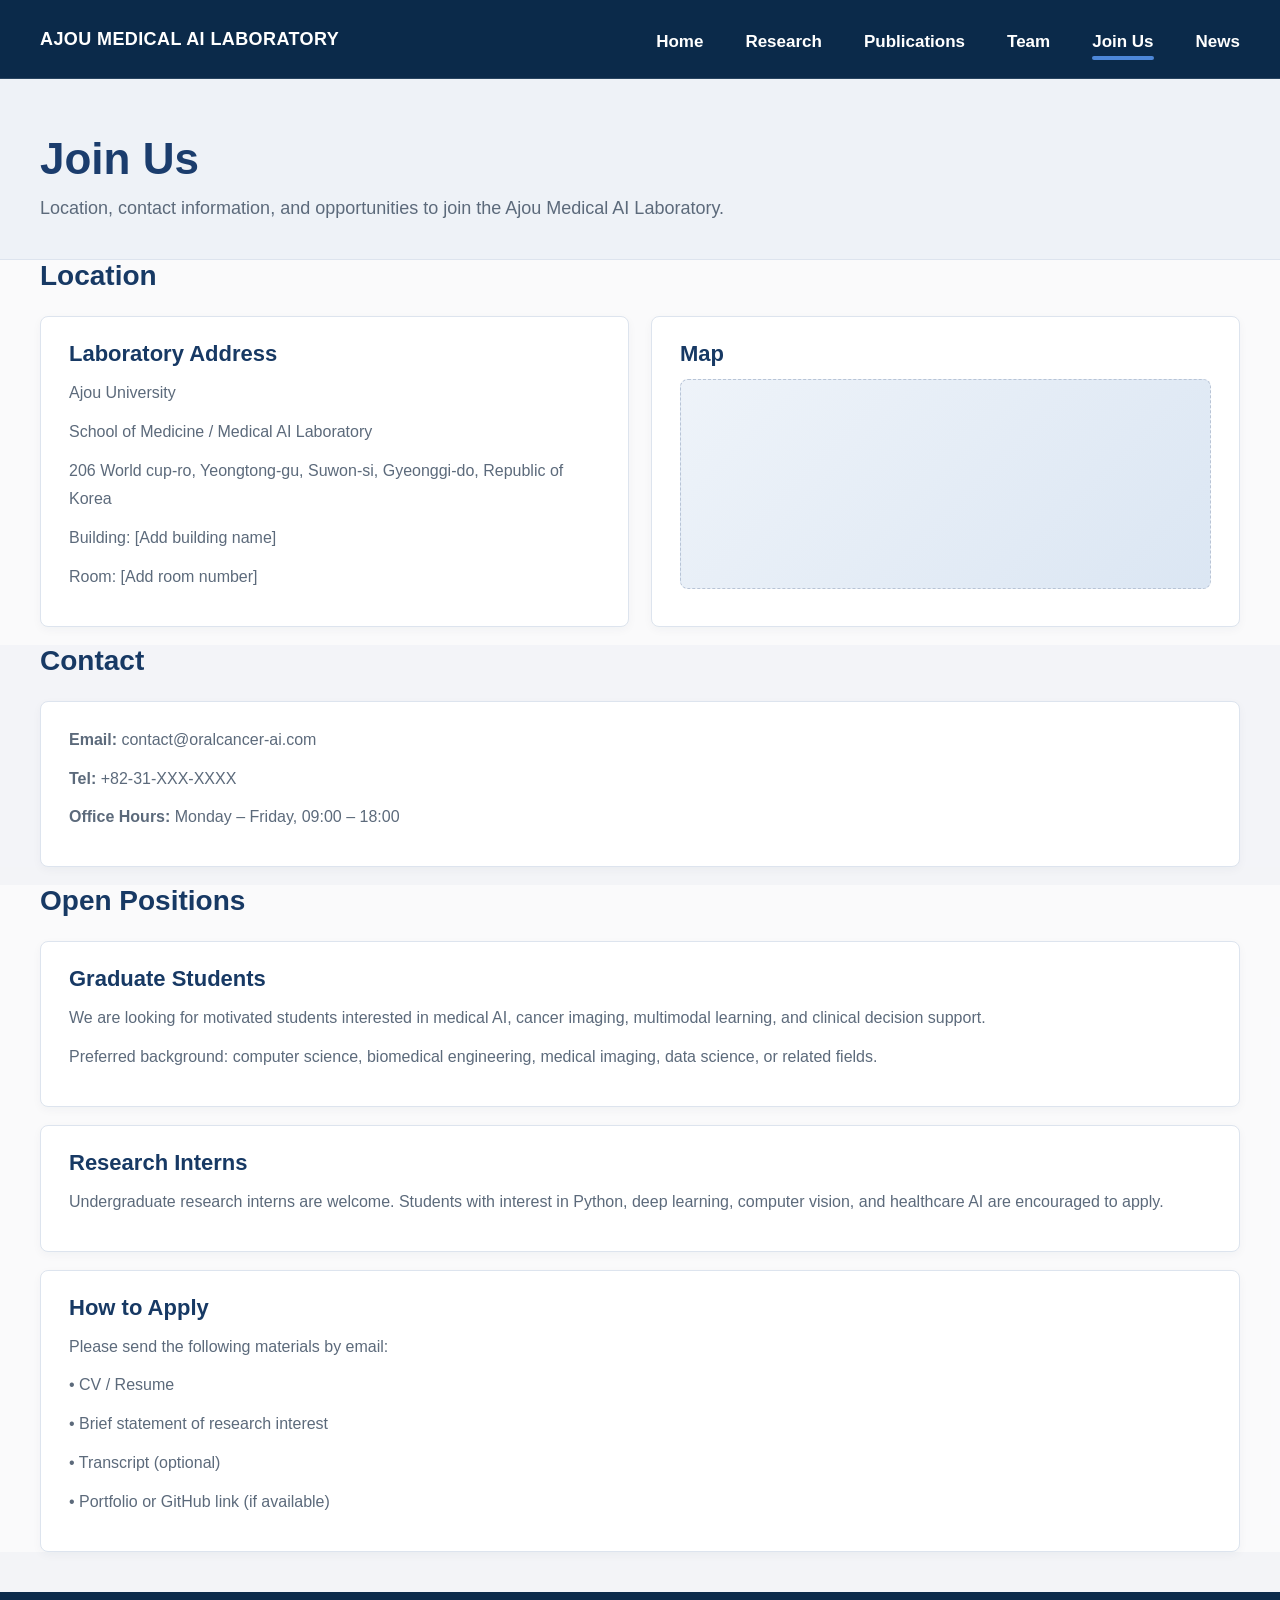
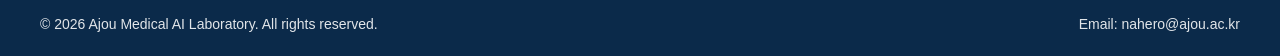
==== joinus.html @ 1fe0fa24 "Add files via upload" ====
<!DOCTYPE html>
<html lang="en">
<head>
  <meta charset="UTF-8" />
  <meta name="viewport" content="width=1280" />
  <meta name="description" content="Join Us - Ajou Medical AI Laboratory" />
  <title>Join Us | Ajou Medical AI Laboratory</title>
  <link rel="stylesheet" href="style.css" />
</head>
<body>
  <header class="site-header" id="site-header"></header>

  <main class="subpage-main">
    <section class="subpage-hero">
      <div class="container">
        <h1>Join Us</h1>
        <p>
          Location, contact information, and opportunities to join the Ajou Medical AI Laboratory.
        </p>
      </div>
    </section>

    <section class="section-white">
      <div class="container simple-section">
        <h2>Location</h2>

        <div class="joinus-grid">
          <div class="content-card reveal delay-1">
            <h3>Laboratory Address</h3>
            <p>Ajou University</p>
            <p>School of Medicine / Medical AI Laboratory</p>
            <p>206 World cup-ro, Yeongtong-gu, Suwon-si, Gyeonggi-do, Republic of Korea</p>
            <p>Building: [Add building name]</p>
            <p>Room: [Add room number]</p>
          </div>

          <div class="content-card map-card reveal delay-1">
            <h3>Map</h3>
            <div class="map-placeholder">
            <iframe
                src= "https://www.google.com/maps/embed?pb=!1m18!1m12!1m3!1d3174.577523739261!2d127.0477245!3d37.281444199999996!2m3!1f0!2f0!3f0!3m2!1i1024!2i768!4f13.1!3m3!1m2!1s0x357b5bfa3f5911ef%3A0x14c57a2c95d27207!2z7JWE7KO864yA7ZWZ6rWQIO2ZjeyerOq0gA!5e0!3m2!1sko!2skr!4v1772778876758!5m2!1sko!2skr" width="600" height="450" style="border:0;" allowfullscreen="" loading="lazy" referrerpolicy="no-referrer-when-downgrade"
                width="100%"
                height="100%"
                style="border:0;"
                allowfullscreen=""
                loading="lazy">
            </iframe>
            </div>
          </div>
        </div>
      </div>
    </section>

    <section class="section-gray">
      <div class="container simple-section">
        <h2>Contact</h2>

        <div class="content-card reveal delay-1">
          <p><strong>Email:</strong> contact@oralcancer-ai.com</p>
          <p><strong>Tel:</strong> +82-31-XXX-XXXX</p>
          <p><strong>Office Hours:</strong> Monday – Friday, 09:00 – 18:00</p>
        </div>
      </div>
    </section>

    <section class="section-white">
      <div class="container simple-section">
        <h2>Open Positions</h2>

        <div class="content-card reveal delay-1">
          <h3>Graduate Students</h3>
          <p>
            We are looking for motivated students interested in medical AI,
            cancer imaging, multimodal learning, and clinical decision support.
          </p>
          <p>
            Preferred background: computer science, biomedical engineering,
            medical imaging, data science, or related fields.
          </p>
        </div>

        <div class="content-card reveal delay-1">
          <h3>Research Interns</h3>
          <p>
            Undergraduate research interns are welcome. Students with interest in
            Python, deep learning, computer vision, and healthcare AI are encouraged to apply.
          </p>
        </div>

        <div class="content-card reveal delay-1">
          <h3>How to Apply</h3>
          <p>Please send the following materials by email:</p>
          <p>• CV / Resume</p>
          <p>• Brief statement of research interest</p>
          <p>• Transcript (optional)</p>
          <p>• Portfolio or GitHub link (if available)</p>
        </div>
      </div>
    </section>
  </main>

  <footer class="site-footer" id="site-footer"></footer>

  <script src="script.js"></script>
</body>
</html>
---- style.css ----
* {
  box-sizing: border-box;
}

html,
body {
  margin: 0;
  padding: 0;
  font-family: Arial, "Helvetica Neue", Helvetica, sans-serif;
  background-color: #f3f4f7;
  color: #24324a;
  min-width: 1280px;
}

body {
  position: relative;
}

a {
  text-decoration: none;
  color: inherit;
}

img {
  display: block;
}

.container {
  width: 1200px;
  margin: 0 auto;
}

/* =========================
   HEADER / NAV
========================= */

.site-header {
  background: #0b2a4a;
  color: #ffffff;
  border-bottom: 1px solid rgba(255, 255, 255, 0.12);
}

.nav-wrap {
  height: 78px;
  display: flex;
  align-items: center;
  justify-content: space-between;
}

.site-logo {
  font-size: 18px;
  font-weight: 700;
  letter-spacing: 0.4px;
}

.main-nav {
  display: flex;
  gap: 42px;
}

.main-nav a {
  font-size: 17px;
  font-weight: 700;
  color: #ffffff;
  padding: 28px 0 22px;
  position: relative;
}

.main-nav a.active::after {
  content: "";
  position: absolute;
  left: 0;
  bottom: 14px;
  width: 100%;
  height: 4px;
  background: #4d87d8;
  border-radius: 3px;
}

/* =========================
   HERO
========================= */

.hero-section {
  padding: 30px 0 20px;
  background:
    linear-gradient(
      rgba(255, 255, 255, 0.62),
      rgba(255, 255, 255, 0.62)
    ),
    url("images/main-background.jpg");
  background-size: cover;
  background-position: center;
  background-repeat: no-repeat;
}

.hero-grid {
  display: grid;
  grid-template-columns: 560px 1fr;
  gap: 30px;
  align-items: stretch;
}

.hero-images {
  display: grid;
  grid-template-columns: 1fr 1fr;
  grid-template-rows: 1fr 1fr;
  gap: 20px;
  height: 520px;
}

.hero-card {
  position: relative;
  overflow: hidden;
  border: 1px solid #d7deea;
  box-shadow: 0 3px 10px rgba(30, 44, 70, 0.08);
  background: #dfe7f2;
}

.hero-card-image {
  width: 100%;
  height: 100%;
  object-fit: cover;
}

.hero-overlay {
  position: absolute;
  inset: 0;
  background: linear-gradient(
    to bottom,
    rgba(0, 0, 0, 0.4) 0%,
    rgba(0, 0, 0, 0.4) 100%
  );
}

.hero-label {
  position: absolute;
  z-index: 2;
  left: 20px;
  top: 18px;
  right: 18px;
  color: #ffffff;
}

.hero-label h3 {
  margin: 0;
  font-size: 20px;
  font-weight: 800;
  line-height: 1.25;
}

.hero-label p {
  margin: 10px 0 0;
  font-size: 13px;
  color: rgba(255, 255, 255, 0.95);
}

.hero-text {
  height: 520px;
  background: #ffffff;
  padding: 40px 36px;
  border: 1px solid #dfe5ef;
  box-shadow: 0 3px 10px rgba(30, 44, 70, 0.05);
}

.hero-text h1 {
  margin: 0;
  font-size: 54px;
  line-height: 1.15;
  color: #253e66;
  font-weight: 700;
}

.hero-divider {
  width: 100%;
  height: 2px;
  background: #d2d8e4;
  margin: 26px 0 24px;
}

.hero-text h2 {
  margin: 0;
  font-size: 27px;
  color: #153964;
  font-weight: 800;
  line-height: 1.35;
}

.hero-desc {
  margin-top: 30px;
  font-size: 18px;
  line-height: 1.9;
  color: #546277;
  width: 90%;
}

.hero-buttons {
  margin-top: 34px;
  display: flex;
  gap: 14px;
  flex-wrap: wrap;
}

.btn {
  display: inline-block;
  min-width: 110px;
  text-align: center;
  padding: 15px 22px;
  font-size: 17px;
  font-weight: 700;
  border-radius: 4px;
  color: #ffffff;
  box-shadow: 0 2px 8px rgba(28, 49, 86, 0.12);
}

.btn-blue {
  background: #103a6d;
}

.btn-red {
  background: #d24b39;
}

/* =========================
   SECTIONS
========================= */

.section-white {
  background: rgba(255, 255, 255, 0.58);
}

.section-gray {
  background: rgba(243, 244, 247, 0.42);
}

.section-title-left {
  display: flex;
  align-items: center;
  gap: 18px;
  margin-bottom: 34px;
}

.section-title-left h2,
.section-title-center h2 {
  margin: 0;
  color: #143a69;
  font-size: 26px;
  font-weight: 800;
}

.section-title-left .line,
.section-title-center .line {
  height: 1px;
  background: #cfd6e1;
  flex: 1;
}

.section-title-center {
  display: flex;
  align-items: center;
  gap: 22px;
  margin-bottom: 34px;
}

.mission-content p {
  margin: 0 0 16px;
  font-size: 18px;
  line-height: 1.95;
  color: #566478;
}

/* =========================
   PROGRAM CARDS
========================= */

.program-grid {
  display: grid;
  grid-template-columns: repeat(4, 1fr);
  gap: 22px;
}

.program-card {
  background: #ffffff;
  border: 1px solid #e1e6ef;
  box-shadow: 0 3px 10px rgba(29, 44, 72, 0.05);
  border-radius: 10px;
  padding: 26px 22px 28px;
  text-align: center;
}

.program-thumb {
  width: 160px;
  height: 160px;
  border-radius: 50%;
  margin: 0 auto 20px;
  border: 1px solid #d8deea;
  overflow: hidden;
  background: #e9eef5;
}

.program-thumb img {
  width: 100%;
  height: 100%;
  object-fit: cover;
}

.program-card h3 {
  margin: 0 0 12px;
  font-size: 22px;
  color: #153964;
  line-height: 1.3;
}

.program-card p {
  margin: 0;
  font-size: 15px;
  line-height: 1.75;
  color: #5d6b7c;
}

/* =========================
   IMPACT
========================= */

.impact-banner {
  height: 210px;
  display: grid;
  grid-template-columns: 1.1fr 1fr;
  overflow: hidden;
  border: 1px solid #d2dced;
  background: linear-gradient(90deg, #163c72 0%, #245ea7 45%, #0c2542 100%);
  box-shadow: 0 3px 10px rgba(29, 44, 72, 0.06);
}

.impact-left {
  padding: 40px 42px;
  color: #ffffff;
}

.impact-left ul {
  margin: 0;
  padding-left: 20px;
}

.impact-left li {
  margin-bottom: 22px;
  font-size: 20px;
  line-height: 1.5;
}

.impact-left li::marker {
  color: #ffcf62;
}

.impact-right {
  position: relative;
  overflow: hidden;
}

.impact-right::before {
  content: "";
  position: absolute;
  inset: 0;
  background:
    radial-gradient(circle at 35% 45%, rgba(255, 185, 77, 0.35), transparent 14%),
    radial-gradient(circle at 68% 35%, rgba(255, 255, 255, 0.22), transparent 16%),
    radial-gradient(circle at 80% 72%, rgba(255, 255, 255, 0.18), transparent 16%);
}

.network-dot {
  position: absolute;
  width: 9px;
  height: 9px;
  border-radius: 50%;
  background: #ffffff;
  box-shadow: 0 0 10px rgba(255, 255, 255, 0.65);
}

.dot-1 { top: 48px; left: 110px; }
.dot-2 { top: 94px; left: 230px; }
.dot-3 { top: 62px; right: 150px; }
.dot-4 { bottom: 46px; right: 80px; }

.network-line {
  position: absolute;
  height: 2px;
  background: rgba(255, 255, 255, 0.48);
  transform-origin: left center;
}

.line-1 { width: 150px; top: 52px; left: 118px; transform: rotate(18deg); }
.line-2 { width: 200px; top: 98px; left: 238px; transform: rotate(-12deg); }
.line-3 { width: 130px; top: 68px; right: 150px; transform: rotate(22deg); }
.line-4 { width: 170px; bottom: 48px; right: 82px; transform: rotate(-24deg); }

/* =========================
   NEWS
========================= */

.news-box {
  width: 760px;
  margin: 0 auto;
  background: #ffffff;
  border: 1px solid #dfe5ee;
  box-shadow: 0 3px 10px rgba(29, 44, 72, 0.04);
  padding: 18px 30px;
}

.news-item {
  display: flex;
  align-items: center;
  gap: 18px;
  padding: 20px 0;
  border-bottom: 1px solid #e6ebf2;
  font-size: 19px;
  color: #4e5d70;
}

.news-item:last-child {
  border-bottom: none;
}

.news-check {
  width: 28px;
  height: 28px;
  border: 1px solid #e09a95;
  background: #fff7f6;
  color: #d1584a;
  display: inline-flex;
  align-items: center;
  justify-content: center;
  border-radius: 4px;
  font-weight: 700;
}

/* =========================
   FOOTER
========================= */

.site-footer {
  background: #0b2a4a;
  color: rgba(255, 255, 255, 0.88);
  padding: 24px 0;
  margin-top: 40px;
}

.footer-wrap {
  display: flex;
  justify-content: space-between;
  align-items: center;
}

.footer-wrap p {
  margin: 0;
  font-size: 14px;
}

/* =========================
   SUBPAGE COMMON
========================= */

.subpage-main {
  min-height: 700px;
}

.subpage-hero {
  background: #eef2f7;
  padding: 55px 0 40px;
  border-bottom: 1px solid #dde4ee;
}

.subpage-hero h1 {
  margin: 0 0 14px;
  font-size: 44px;
  color: #1b3d6d;
  font-weight: 800;
}

.subpage-hero p {
  margin: 0;
  font-size: 18px;
  color: #5c6a7b;
}

.simple-section h2 {
  margin: 0 0 24px;
  font-size: 28px;
  color: #173964;
  font-weight: 800;
}

.content-card,
.publication-item,
.news-list-item {
  background: #ffffff;
  border: 1px solid #dde4ee;
  box-shadow: 0 3px 10px rgba(29, 44, 72, 0.04);
  border-radius: 8px;
  padding: 24px 28px;
  margin-bottom: 18px;
}

.content-card h3,
.publication-item h3 {
  margin: 0 0 12px;
  font-size: 22px;
  color: #173964;
}

.content-card p,
.publication-item p {
  margin: 0 0 10px;
  font-size: 16px;
  line-height: 1.8;
  color: #5c6a7b;
}

/* =========================
   TEAM
========================= */

.team-grid {
  display: grid;
  grid-template-columns: repeat(3, 1fr);
  gap: 22px;
  margin-bottom: 36px;
}

.team-grid-single {
  grid-template-columns: 1fr;
  max-width: 380px;
}

.team-card {
  background: #ffffff;
  border: 1px solid #dde4ee;
  box-shadow: 0 3px 10px rgba(29, 44, 72, 0.04);
  border-radius: 10px;
  padding: 24px;
  text-align: center;
}

.team-photo {
  width: 140px;
  height: 140px;
  margin: 0 auto 18px;
  border-radius: 50%;
  overflow: hidden;
  border: 1px solid #d2dbe8;
  background: linear-gradient(135deg, #dbe7f5 0%, #a6bfdc 100%);
}

.team-photo img {
  width: 100%;
  height: 100%;
  object-fit: cover;
}

.team-card h3 {
  margin: 0 0 10px;
  font-size: 22px;
  color: #173964;
}

.team-card p {
  margin: 0 0 8px;
  font-size: 15px;
  color: #5c6a7b;
  line-height: 1.6;
}

.team-role {
  font-weight: 700;
  color: #173964;
}

/* =========================
   PUBLICATIONS / NEWS LIST
========================= */

.news-list-item {
  display: flex;
  align-items: center;
  gap: 20px;
}

.news-date {
  width: 90px;
  font-weight: 700;
  color: #173964;
}

.news-text {
  flex: 1;
  font-size: 17px;
  color: #556377;
}

/* =========================
   JOIN US
========================= */

.joinus-grid {
  display: grid;
  grid-template-columns: 1fr 1fr;
  gap: 22px;
}

.map-card {
  min-height: 280px;
}

.map-placeholder {
  height: 210px;
  border: 1px dashed #b8c4d6;
  background: linear-gradient(135deg, #eef3f9 0%, #dbe6f3 100%);
  display: flex;
  flex-direction: column;
  align-items: center;
  justify-content: center;
  color: #5c6a7b;
  font-size: 16px;
  text-align: center;
  border-radius: 8px;
  overflow: hidden;
}

.map-placeholder iframe {
  width: 100%;
  height: 100%;
  border: 0;
}

/* =========================
   SCROLL REVEAL ANIMATION
========================= */

.reveal {
  opacity: 0;
  transform: translateY(40px);
  transition: opacity 0.5s ease, transform 0.5s ease;
}

.reveal.show {
  opacity: 1;
  transform: translateY(0);
}

.reveal.delay-1 {
  transition-delay: 0.1s;
}

.reveal.delay-2 {
  transition-delay: 0.2s;
}

.reveal.delay-3 {
  transition-delay: 0.3s;
}

.reveal.delay-4 {
  transition-delay: 0.4s;
}
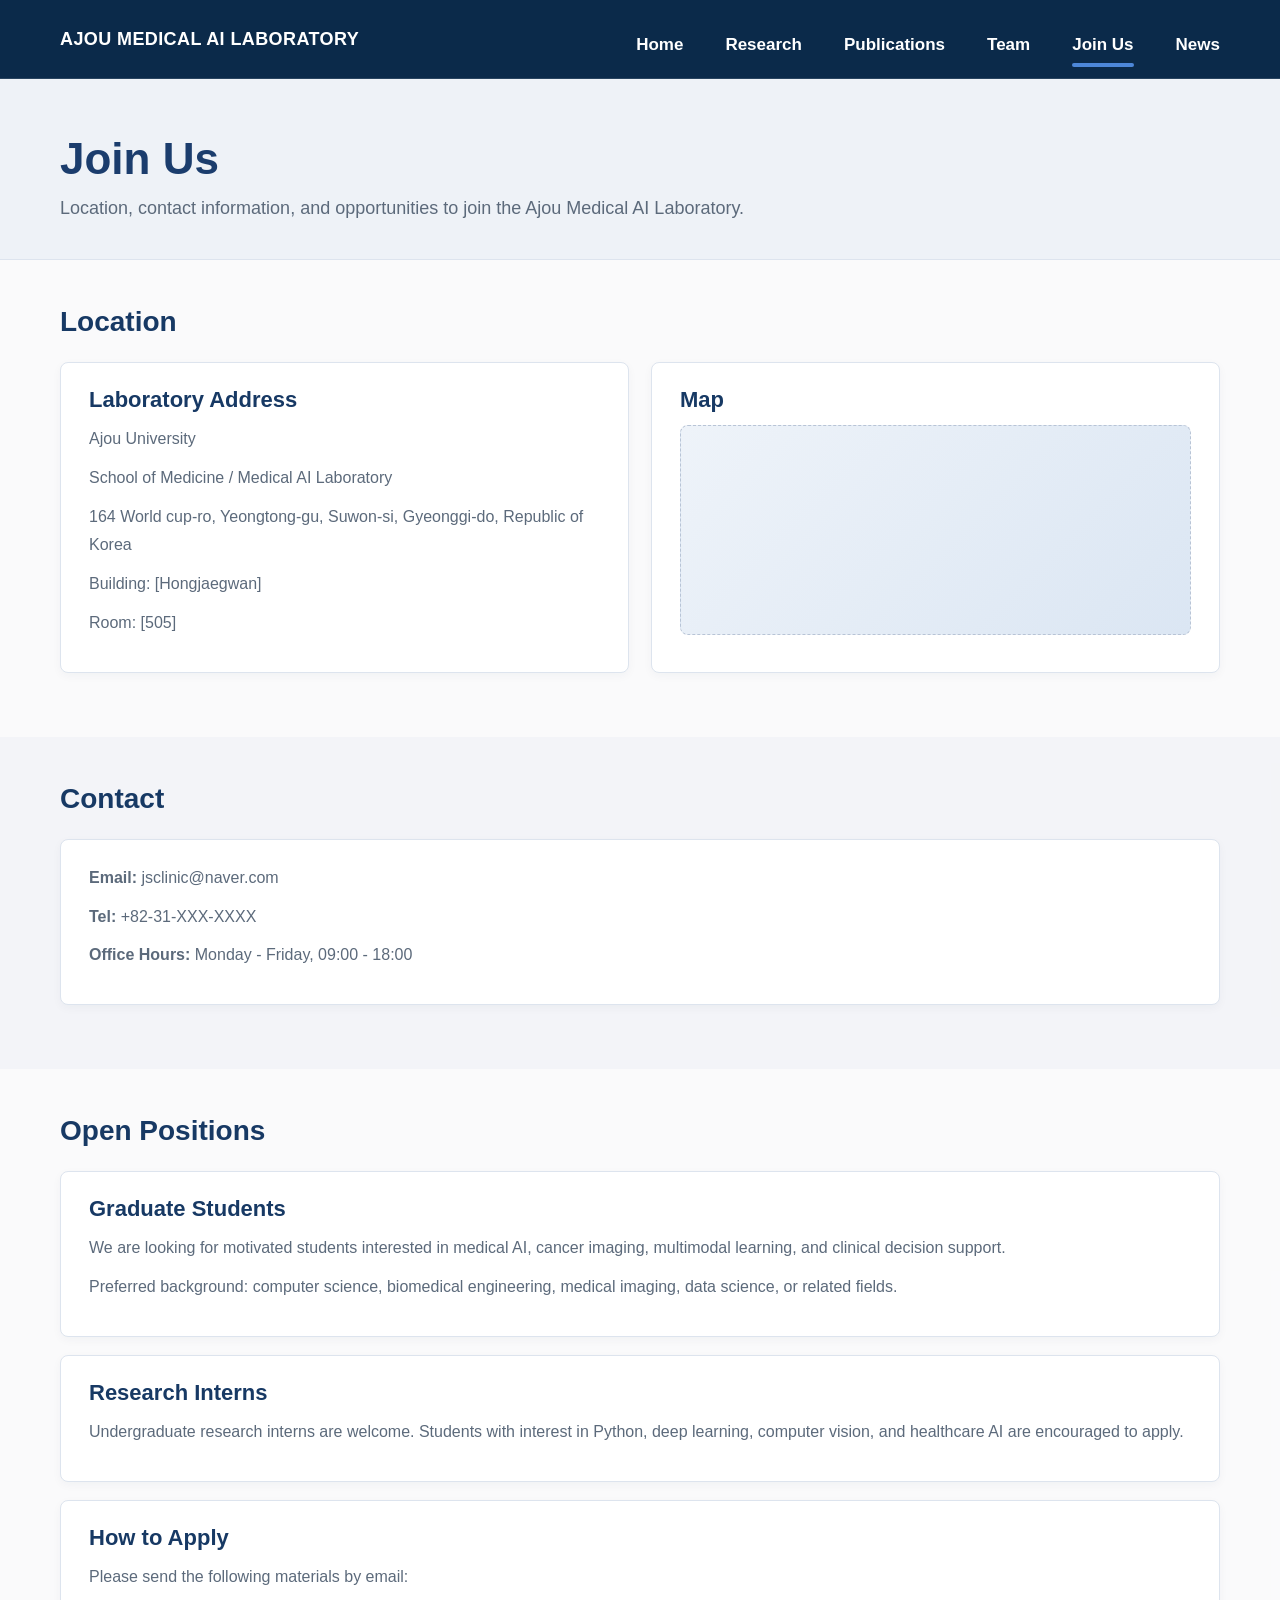
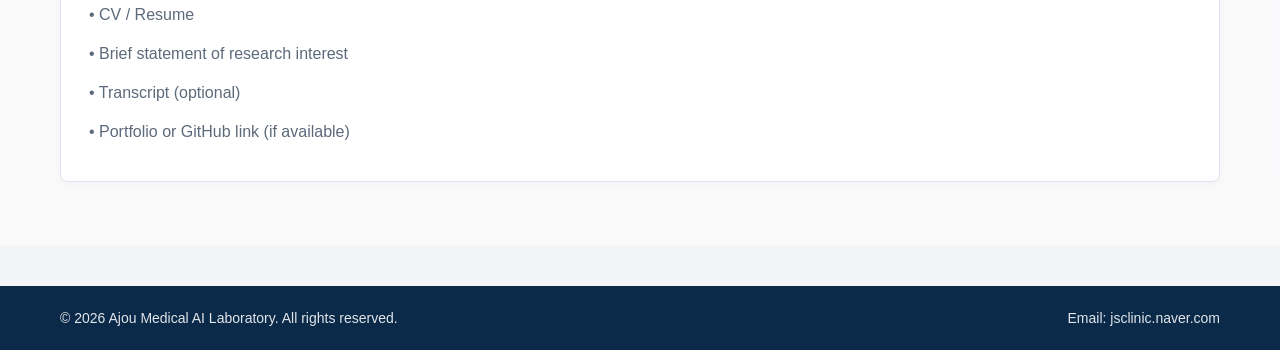
==== commit 79cd911b: "2026.03.13 joinus.html : 팀 분류 수정 publication.html : 교수님 구글스칼라에서 년도별 대표적인 논문만 들고옴" ====
--- a/joinus.html
+++ b/joinus.html
@@ -29,9 +29,9 @@
             <h3>Laboratory Address</h3>
             <p>Ajou University</p>
             <p>School of Medicine / Medical AI Laboratory</p>
-            <p>206 World cup-ro, Yeongtong-gu, Suwon-si, Gyeonggi-do, Republic of Korea</p>
-            <p>Building: [Add building name]</p>
-            <p>Room: [Add room number]</p>
+            <p>164 World cup-ro, Yeongtong-gu, Suwon-si, Gyeonggi-do, Republic of Korea</p>
+            <p>Building: [Hongjaegwan]</p>
+            <p>Room: [505]</p>
           </div>
 
           <div class="content-card map-card reveal delay-1">
@@ -56,9 +56,9 @@
         <h2>Contact</h2>
 
         <div class="content-card reveal delay-1">
-          <p><strong>Email:</strong> contact@oralcancer-ai.com</p>
+          <p><strong>Email:</strong> jsclinic@naver.com</p>
           <p><strong>Tel:</strong> +82-31-XXX-XXXX</p>
-          <p><strong>Office Hours:</strong> Monday – Friday, 09:00 – 18:00</p>
+          <p><strong>Office Hours:</strong> Monday - Friday, 09:00 - 18:00</p>
         </div>
       </div>
     </section>
--- a/style.css
+++ b/style.css
@@ -9,7 +9,6 @@
   font-family: Arial, "Helvetica Neue", Helvetica, sans-serif;
   background-color: #f3f4f7;
   color: #24324a;
-  min-width: 1280px;
 }
 
 body {
@@ -26,8 +25,11 @@
 }
 
 .container {
-  width: 1200px;
+  width: 100%;
+  max-width: 1200px;
   margin: 0 auto;
+  padding-left: 20px;
+  padding-right: 20px;
 }
 
 /* =========================
@@ -41,7 +43,7 @@
 }
 
 .nav-wrap {
-  height: 78px;
+  min-height: 78px;
   display: flex;
   align-items: center;
   justify-content: space-between;
@@ -62,15 +64,16 @@
   font-size: 17px;
   font-weight: 700;
   color: #ffffff;
-  padding: 28px 0 22px;
+  padding: 28px 0 16px;
   position: relative;
+  display: inline-block;
 }
 
 .main-nav a.active::after {
   content: "";
   position: absolute;
   left: 0;
-  bottom: 14px;
+  bottom: 4px;
   width: 100%;
   height: 4px;
   background: #4d87d8;
@@ -88,7 +91,7 @@
       rgba(255, 255, 255, 0.62),
       rgba(255, 255, 255, 0.62)
     ),
-    url("images/main-background.jpg");
+    url("images/index-image/main-background.jpg");
   background-size: cover;
   background-position: center;
   background-repeat: no-repeat;
@@ -96,7 +99,7 @@
 
 .hero-grid {
   display: grid;
-  grid-template-columns: 560px 1fr;
+  grid-template-columns: 50% 50%;
   gap: 30px;
   align-items: stretch;
 }
@@ -106,7 +109,7 @@
   grid-template-columns: 1fr 1fr;
   grid-template-rows: 1fr 1fr;
   gap: 20px;
-  height: 520px;
+  height: 560px;
 }
 
 .hero-card {
@@ -115,6 +118,7 @@
   border: 1px solid #d7deea;
   box-shadow: 0 3px 10px rgba(30, 44, 70, 0.08);
   background: #dfe7f2;
+  min-height: 0;
 }
 
 .hero-card-image {
@@ -156,7 +160,7 @@
 }
 
 .hero-text {
-  height: 520px;
+  height: 560px;
   background: #ffffff;
   padding: 40px 36px;
   border: 1px solid #dfe5ef;
@@ -197,16 +201,16 @@
 .hero-buttons {
   margin-top: 34px;
   display: flex;
-  gap: 14px;
-  flex-wrap: wrap;
+  gap: 12px;
+  flex-wrap: nowrap;
 }
 
 .btn {
   display: inline-block;
-  min-width: 110px;
+  min-width: 95px;
   text-align: center;
-  padding: 15px 22px;
-  font-size: 17px;
+  padding: 12px 16px;
+  font-size: 15px;
   font-weight: 700;
   border-radius: 4px;
   color: #ffffff;
@@ -227,10 +231,12 @@
 
 .section-white {
   background: rgba(255, 255, 255, 0.58);
+  padding: 46px 0;
 }
 
 .section-gray {
   background: rgba(243, 244, 247, 0.42);
+  padding: 46px 0;
 }
 
 .section-title-left {
@@ -323,9 +329,9 @@
 ========================= */
 
 .impact-banner {
-  height: 210px;
+  min-height: 210px;
   display: grid;
-  grid-template-columns: 1.1fr 1fr;
+  grid-template-columns: 1fr;
   overflow: hidden;
   border: 1px solid #d2dced;
   background: linear-gradient(90deg, #163c72 0%, #245ea7 45%, #0c2542 100%);
@@ -352,53 +358,13 @@
   color: #ffcf62;
 }
 
-.impact-right {
-  position: relative;
-  overflow: hidden;
-}
-
-.impact-right::before {
-  content: "";
-  position: absolute;
-  inset: 0;
-  background:
-    radial-gradient(circle at 35% 45%, rgba(255, 185, 77, 0.35), transparent 14%),
-    radial-gradient(circle at 68% 35%, rgba(255, 255, 255, 0.22), transparent 16%),
-    radial-gradient(circle at 80% 72%, rgba(255, 255, 255, 0.18), transparent 16%);
-}
-
-.network-dot {
-  position: absolute;
-  width: 9px;
-  height: 9px;
-  border-radius: 50%;
-  background: #ffffff;
-  box-shadow: 0 0 10px rgba(255, 255, 255, 0.65);
-}
-
-.dot-1 { top: 48px; left: 110px; }
-.dot-2 { top: 94px; left: 230px; }
-.dot-3 { top: 62px; right: 150px; }
-.dot-4 { bottom: 46px; right: 80px; }
-
-.network-line {
-  position: absolute;
-  height: 2px;
-  background: rgba(255, 255, 255, 0.48);
-  transform-origin: left center;
-}
-
-.line-1 { width: 150px; top: 52px; left: 118px; transform: rotate(18deg); }
-.line-2 { width: 200px; top: 98px; left: 238px; transform: rotate(-12deg); }
-.line-3 { width: 130px; top: 68px; right: 150px; transform: rotate(22deg); }
-.line-4 { width: 170px; bottom: 48px; right: 82px; transform: rotate(-24deg); }
-
 /* =========================
    NEWS
 ========================= */
 
 .news-box {
-  width: 760px;
+  width: 100%;
+  max-width: 760px;
   margin: 0 auto;
   background: #ffffff;
   border: 1px solid #dfe5ee;
@@ -448,6 +414,7 @@
   display: flex;
   justify-content: space-between;
   align-items: center;
+  gap: 16px;
 }
 
 .footer-wrap p {
@@ -541,19 +508,20 @@
 }
 
 .team-photo {
-  width: 140px;
-  height: 140px;
+  width: 160px;
+  height: 160px;
   margin: 0 auto 18px;
   border-radius: 50%;
   overflow: hidden;
   border: 1px solid #d2dbe8;
-  background: linear-gradient(135deg, #dbe7f5 0%, #a6bfdc 100%);
+  background: linear-gradient(135deg, #ffffff 0%, #ffffff 100%);
 }
 
 .team-photo img {
   width: 100%;
   height: 100%;
   object-fit: cover;
+  object-position: center 20%;
 }
 
 .team-card h3 {
@@ -572,6 +540,85 @@
 .team-role {
   font-weight: 700;
   color: #173964;
+}
+
+/* Director profile */
+.director-profile {
+  display: flex;
+  align-items: flex-start;
+  gap: 42px;
+  background: #ffffff;
+  border: 1px solid #dde4ee;
+  box-shadow: 0 3px 10px rgba(29, 44, 72, 0.04);
+  border-radius: 10px;
+  padding: 34px;
+  margin-bottom: 48px;
+}
+
+.director-image {
+  width: 340px;
+  flex-shrink: 0;
+}
+
+.director-image img {
+  width: 100%;
+  height: 420px;
+  object-fit: cover;
+  display: block;
+}
+
+.director-content {
+  flex: 1;
+}
+
+.director-name {
+  margin: 0 0 18px;
+  font-size: 34px;
+  color: #222222;
+  font-weight: 700;
+}
+
+.director-title {
+  margin: 0 0 16px;
+  font-size: 24px;
+  color: #222222;
+  font-weight: 700;
+}
+
+.director-position {
+  margin: 0 0 28px;
+  font-size: 18px;
+  line-height: 1.8;
+  color: #4f5b6b;
+}
+
+.director-subtitle {
+  margin: 0 0 14px;
+  font-size: 20px;
+  color: #222222;
+  font-weight: 700;
+}
+
+.director-research {
+  margin: 0 0 28px 22px;
+  padding: 0;
+}
+
+.director-research li {
+  margin-bottom: 12px;
+  font-size: 17px;
+  line-height: 1.8;
+  color: #333333;
+}
+
+.director-email {
+  margin: 0;
+  font-size: 17px;
+}
+
+.director-email a {
+  color: #0b3f8a;
+  text-decoration: underline;
 }
 
 /* =========================
@@ -646,18 +693,156 @@
   transform: translateY(0);
 }
 
-.reveal.delay-1 {
-  transition-delay: 0.1s;
-}
-
-.reveal.delay-2 {
-  transition-delay: 0.2s;
-}
-
-.reveal.delay-3 {
-  transition-delay: 0.3s;
-}
-
-.reveal.delay-4 {
-  transition-delay: 0.4s;
+.reveal.delay-1 { transition-delay: 0.1s; }
+.reveal.delay-2 { transition-delay: 0.2s; }
+.reveal.delay-3 { transition-delay: 0.3s; }
+.reveal.delay-4 { transition-delay: 0.4s; }
+
+/* =========================
+   RESPONSIVE
+========================= */
+
+@media (max-width: 1200px) {
+  .hero-grid {
+    grid-template-columns: 1fr;
+  }
+
+  .hero-images,
+  .hero-text {
+    height: auto;
+  }
+
+  .hero-images {
+    grid-template-columns: 1fr 1fr;
+  }
+
+  .program-grid {
+    grid-template-columns: repeat(2, 1fr);
+  }
+
+  .team-grid {
+    grid-template-columns: repeat(2, 1fr);
+  }
+
+  .joinus-grid {
+    grid-template-columns: 1fr;
+  }
+
+  .news-box {
+    width: 100%;
+  }
+}
+
+@media (max-width: 768px) {
+  .nav-wrap {
+    flex-direction: column;
+    min-height: auto;
+    padding: 16px 0;
+    gap: 12px;
+  }
+
+  .main-nav {
+    flex-wrap: wrap;
+    justify-content: center;
+    gap: 18px;
+  }
+
+  .main-nav a {
+    padding: 6px 0;
+    font-size: 15px;
+  }
+
+  .main-nav a.active::after {
+    bottom: -2px;
+    height: 3px;
+  }
+
+  .site-logo {
+    text-align: center;
+    font-size: 16px;
+  }
+
+  .hero-images {
+    grid-template-columns: repeat(2, 1fr);
+    grid-template-rows: 1fr 1fr;
+    height: 420px;
+  }
+
+  .hero-card {
+    min-height: 0;
+  }
+
+  .hero-text {
+    padding: 28px 24px;
+  }
+
+  .hero-text h1 {
+    font-size: 38px;
+  }
+
+  .hero-text h2 {
+    font-size: 22px;
+  }
+
+  .hero-desc {
+    width: 100%;
+    font-size: 16px;
+  }
+
+  .hero-buttons {
+    gap: 10px;
+  }
+
+  .btn {
+    min-width: 100px;
+    padding: 12px 16px;
+    font-size: 15px;
+  }
+
+  .program-grid {
+    grid-template-columns: 1fr;
+  }
+
+  .team-grid,
+  .team-grid-single {
+    grid-template-columns: 1fr;
+    max-width: 100%;
+  }
+
+  .section-title-left,
+  .section-title-center {
+    gap: 12px;
+  }
+
+  .section-title-left h2,
+  .section-title-center h2 {
+    font-size: 22px;
+  }
+
+  .subpage-hero h1 {
+    font-size: 34px;
+  }
+
+  .subpage-hero p {
+    font-size: 16px;
+  }
+
+  .impact-left li {
+    font-size: 17px;
+  }
+
+  .news-list-item {
+    flex-direction: column;
+    align-items: flex-start;
+    gap: 8px;
+  }
+
+  .news-date {
+    width: auto;
+  }
+
+  .footer-wrap {
+    flex-direction: column;
+    text-align: center;
+  }
 }
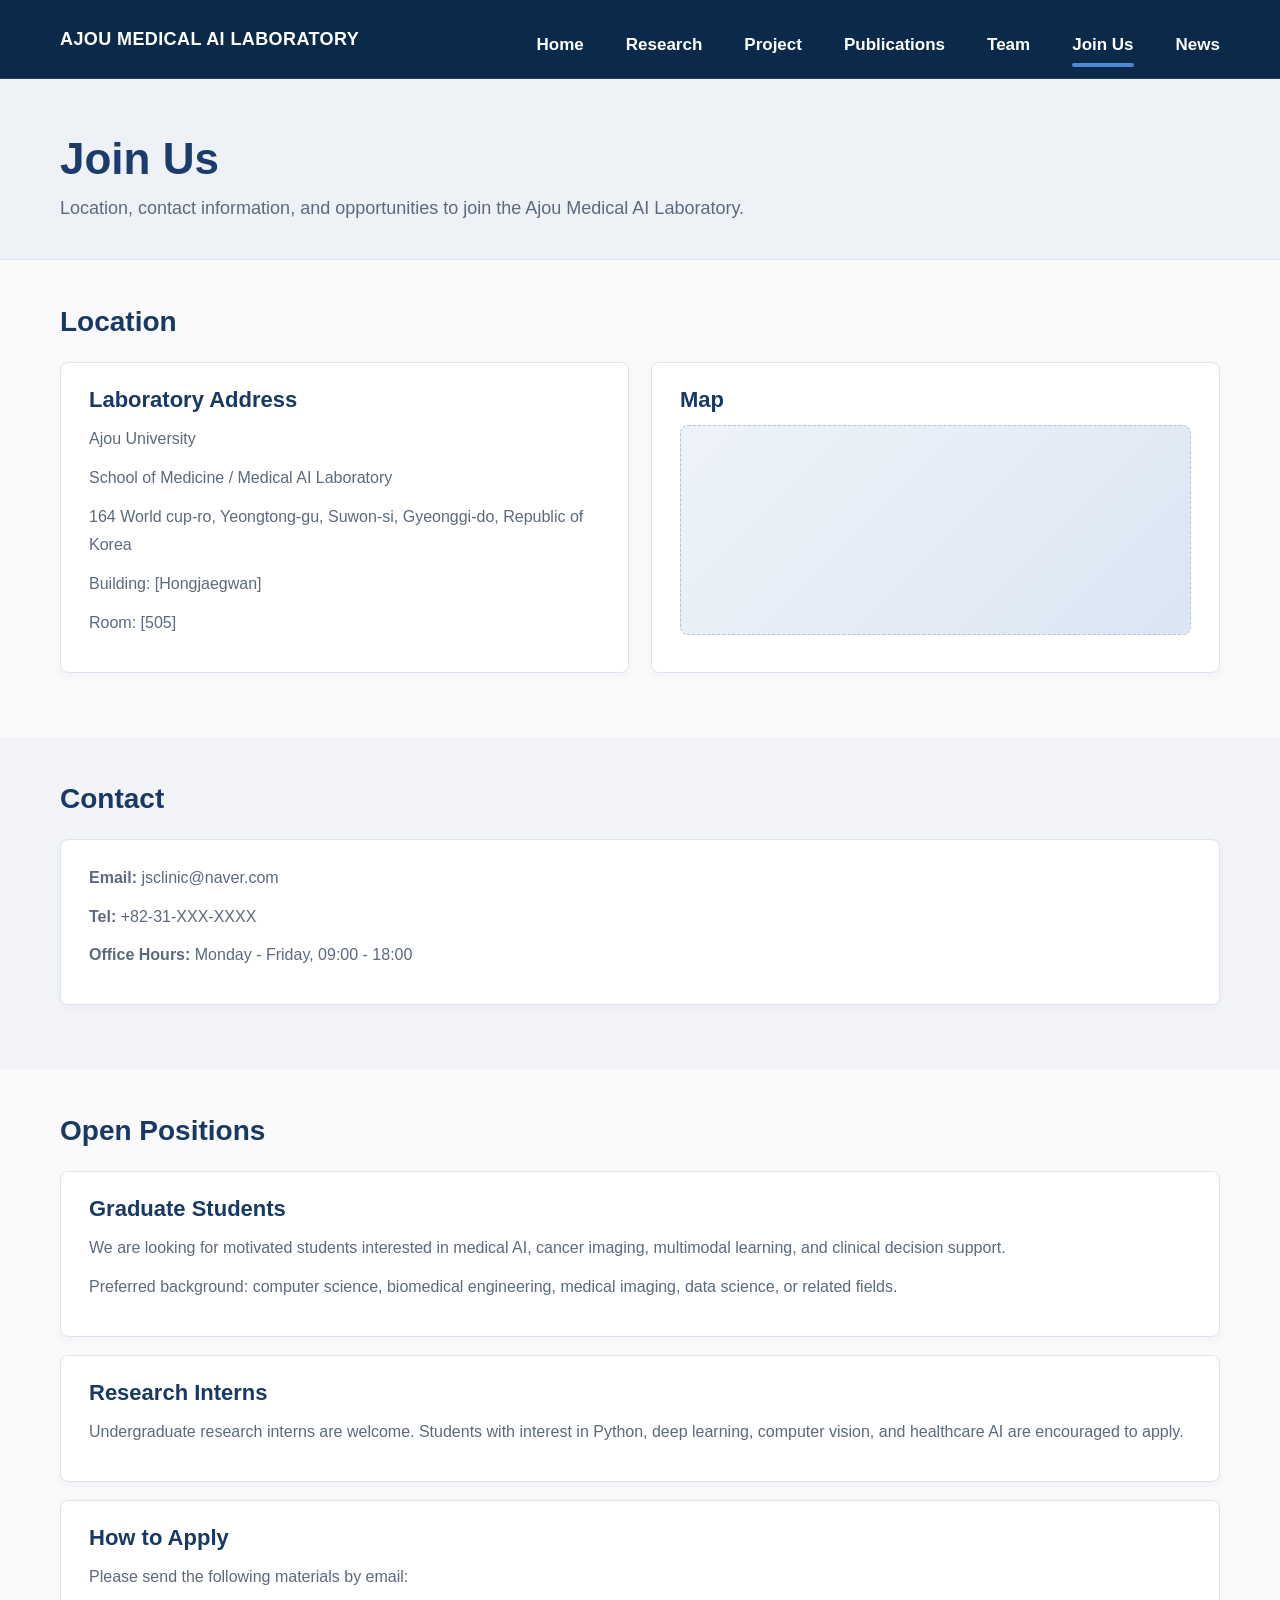
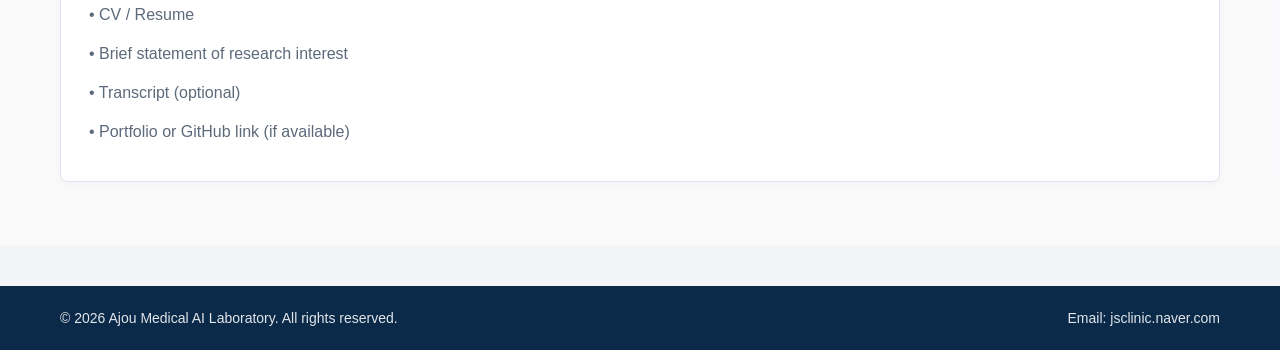
==== commit 3fa455cb: "2026.03.25 13:07 모바일에서 크기가 안맞는 부분 수정" ====
--- a/joinus.html
+++ b/joinus.html
@@ -2,7 +2,7 @@
 <html lang="en">
 <head>
   <meta charset="UTF-8" />
-  <meta name="viewport" content="width=1280" />
+  <meta name="viewport" content="width=device-width, initial-scale=1.0" />
   <meta name="description" content="Join Us - Ajou Medical AI Laboratory" />
   <title>Join Us | Ajou Medical AI Laboratory</title>
   <link rel="stylesheet" href="style.css" />
@@ -103,4 +103,4 @@
 
   <script src="script.js"></script>
 </body>
-</html>+</html>
--- a/style.css
+++ b/style.css
@@ -11,9 +11,10 @@
   color: #24324a;
 }
 
-body {
-  position: relative;
-}
+body {
+  position: relative;
+  overflow-x: hidden;
+}
 
 a {
   text-decoration: none;
@@ -97,12 +98,16 @@
   background-repeat: no-repeat;
 }
 
-.hero-grid {
-  display: grid;
-  grid-template-columns: 50% 50%;
-  gap: 30px;
-  align-items: stretch;
-}
+.hero-grid {
+  display: grid;
+  grid-template-columns: 50% 50%;
+  gap: 30px;
+  align-items: stretch;
+}
+
+.hero-grid > * {
+  min-width: 0;
+}
 
 .hero-images {
   display: grid;
@@ -280,38 +285,58 @@
 ========================= */
 
 .program-grid {
+  --program-image-width: 360px;
+  --program-image-height: 240px;
+  --program-card-padding-x: 22px;
   display: grid;
-  grid-template-columns: repeat(4, 1fr);
+  grid-template-columns: repeat(4, minmax(calc(var(--program-image-width) + (var(--program-card-padding-x) * 2)), 1fr));
+  justify-content: center;
+  justify-items: center;
   gap: 22px;
 }
 
 .program-card {
+  width: calc(var(--program-image-width) + (var(--program-card-padding-x) * 2));
+  max-width: 100%;
   background: #ffffff;
   border: 1px solid #e1e6ef;
   box-shadow: 0 3px 10px rgba(29, 44, 72, 0.05);
   border-radius: 10px;
   padding: 26px 22px 28px;
+  display: flex;
+  flex-direction: column;
+  align-items: center;
   text-align: center;
 }
 
 .program-thumb {
-  width: 160px;
-  height: 160px;
-  border-radius: 50%;
+  width: var(--program-image-width);
+  max-width: 100%;
+  height: var(--program-image-height);
+  border-radius: 0%;
   margin: 0 auto 20px;
-  border: 1px solid #d8deea;
-  overflow: hidden;
-  background: #e9eef5;
+  overflow: visible;
+  background: transparent;
+  display: flex;
+  align-items: center;
+  justify-content: center;
 }
 
 .program-thumb img {
-  width: 100%;
-  height: 100%;
-  object-fit: cover;
+  width: auto;
+  height: auto;
+  max-width: 100%;
+  max-height: 100%;
+  object-fit: contain;
+  display: block;
 }
 
 .program-card h3 {
   margin: 0 0 12px;
+  min-height: 58px;
+  display: flex;
+  align-items: flex-start;
+  justify-content: center;
   font-size: 22px;
   color: #153964;
   line-height: 1.3;
@@ -508,10 +533,10 @@
 }
 
 .team-photo {
-  width: 160px;
-  height: 160px;
+  width: 200px;
+  height: 200px;
   margin: 0 auto 18px;
-  border-radius: 50%;
+  border-radius: 100%;
   overflow: hidden;
   border: 1px solid #d2dbe8;
   background: linear-gradient(135deg, #ffffff 0%, #ffffff 100%);
@@ -553,34 +578,40 @@
   border-radius: 10px;
   padding: 34px;
   margin-bottom: 48px;
+  overflow: hidden;
 }
 
 .director-image {
   width: 340px;
-  flex-shrink: 0;
+  flex: 0 0 340px;
 }
 
 .director-image img {
   width: 100%;
-  height: 420px;
+  height: auto;
+  display: block;
   object-fit: cover;
-  display: block;
 }
 
 .director-content {
   flex: 1;
+  min-width: 0;
 }
 
 .director-name {
   margin: 0 0 18px;
   font-size: 34px;
+  line-height: 1.2;
   color: #222222;
   font-weight: 700;
+  overflow-wrap: break-word;
+  word-break: keep-all;
 }
 
 .director-title {
   margin: 0 0 16px;
   font-size: 24px;
+  line-height: 1.3;
   color: #222222;
   font-weight: 700;
 }
@@ -590,6 +621,7 @@
   font-size: 18px;
   line-height: 1.8;
   color: #4f5b6b;
+  overflow-wrap: break-word;
 }
 
 .director-subtitle {
@@ -614,6 +646,8 @@
 .director-email {
   margin: 0;
   font-size: 17px;
+  line-height: 1.7;
+  overflow-wrap: break-word;
 }
 
 .director-email a {
@@ -672,11 +706,126 @@
   overflow: hidden;
 }
 
-.map-placeholder iframe {
-  width: 100%;
-  height: 100%;
-  border: 0;
-}
+.map-placeholder iframe {
+  width: 100%;
+  height: 100%;
+  border: 0;
+}
+
+/* =========================
+   PROJECTS
+========================= */
+
+.project-list {
+  display: grid;
+  gap: 28px;
+}
+
+.project-card {
+  background: #ffffff;
+  border: 1px solid #dde4ee;
+  box-shadow: 0 3px 10px rgba(29, 44, 72, 0.04);
+  border-radius: 10px;
+  padding: 30px;
+}
+
+.project-card h3 {
+  margin: 0 0 12px;
+  font-size: 28px;
+  color: #173964;
+}
+
+.project-card p {
+  margin: 0 0 12px;
+  font-size: 16px;
+  line-height: 1.8;
+  color: #5c6a7b;
+}
+
+.project-meta {
+  display: flex;
+  flex-wrap: wrap;
+  gap: 10px;
+  margin-bottom: 18px;
+}
+
+.project-tag {
+  display: inline-flex;
+  align-items: center;
+  min-height: 34px;
+  padding: 6px 12px;
+  border-radius: 999px;
+  background: #edf3fb;
+  border: 1px solid #d5e1f0;
+  color: #20426c;
+  font-size: 14px;
+  font-weight: 700;
+}
+
+.project-media {
+  display: grid;
+  grid-template-columns: 1fr 1fr;
+  gap: 22px;
+  margin: 22px 0;
+}
+
+.project-video-card {
+  background: #f8fafc;
+  border: 1px solid #dde4ee;
+  border-radius: 8px;
+  padding: 16px;
+  width: 100%;
+  max-width: 360px;
+}
+
+.project-video-card h4 {
+  margin: 0 0 12px;
+  font-size: 18px;
+  color: #173964;
+}
+
+.project-video-frame {
+  width: 100%;
+  aspect-ratio: 16 / 9;
+  border-radius: 6px;
+  overflow: hidden;
+  background: #0b2a4a;
+}
+
+.project-video-frame iframe {
+  width: 100%;
+  height: 100%;
+  border: 0;
+}
+
+.project-link {
+  display: inline-block;
+  margin-top: 12px;
+  font-size: 15px;
+  font-weight: 700;
+  color: #0f4f98;
+}
+
+.project-media-three {
+  grid-template-columns: repeat(3, minmax(0, 1fr));
+}
+
+.project-media-single {
+  grid-template-columns: minmax(0, 1fr);
+  justify-items: center;
+}
+
+.project-notes {
+  margin-top: 18px;
+  padding: 16px 18px;
+  border-radius: 8px;
+  background: #f6f8fb;
+  border: 1px dashed #c7d3e3;
+}
+
+.project-notes p:last-child {
+  margin-bottom: 0;
+}
 
 /* =========================
    SCROLL REVEAL ANIMATION
@@ -724,21 +873,45 @@
     grid-template-columns: repeat(2, 1fr);
   }
 
-  .joinus-grid {
-    grid-template-columns: 1fr;
-  }
-
-  .news-box {
-    width: 100%;
-  }
-}
-
-@media (max-width: 768px) {
-  .nav-wrap {
-    flex-direction: column;
-    min-height: auto;
-    padding: 16px 0;
-    gap: 12px;
+  .joinus-grid {
+    grid-template-columns: 1fr;
+  }
+
+  .project-media {
+    grid-template-columns: 1fr;
+  }
+
+  .news-box {
+    width: 100%;
+  }
+  
+  .director-name {
+    font-size: 28px;
+  }
+
+  .director-title {
+    font-size: 22px;
+  }
+
+  .director-position,
+  .director-research li,
+  .director-email {
+    font-size: 16px;
+    line-height: 1.7;
+  }
+}
+
+@media (max-width: 768px) {
+  .container {
+    padding-left: 16px;
+    padding-right: 16px;
+  }
+
+  .nav-wrap {
+    flex-direction: column;
+    min-height: auto;
+    padding: 16px 0;
+    gap: 12px;
   }
 
   .main-nav {
@@ -757,57 +930,124 @@
     height: 3px;
   }
 
-  .site-logo {
-    text-align: center;
-    font-size: 16px;
-  }
-
-  .hero-images {
-    grid-template-columns: repeat(2, 1fr);
-    grid-template-rows: 1fr 1fr;
-    height: 420px;
-  }
-
-  .hero-card {
-    min-height: 0;
-  }
-
-  .hero-text {
-    padding: 28px 24px;
-  }
-
-  .hero-text h1 {
-    font-size: 38px;
-  }
-
-  .hero-text h2 {
-    font-size: 22px;
-  }
-
-  .hero-desc {
-    width: 100%;
-    font-size: 16px;
-  }
-
-  .hero-buttons {
-    gap: 10px;
-  }
-
-  .btn {
-    min-width: 100px;
-    padding: 12px 16px;
-    font-size: 15px;
-  }
-
-  .program-grid {
-    grid-template-columns: 1fr;
-  }
-
-  .team-grid,
-  .team-grid-single {
-    grid-template-columns: 1fr;
-    max-width: 100%;
-  }
+  .site-logo {
+    text-align: center;
+    font-size: 16px;
+  }
+
+  .hero-section {
+    padding: 20px 0 16px;
+  }
+
+  .hero-grid {
+    gap: 20px;
+  }
+
+  .hero-images {
+    grid-template-columns: repeat(2, 1fr);
+    grid-template-rows: repeat(2, minmax(0, 1fr));
+    gap: 12px;
+    width: 100%;
+    max-width: 100%;
+    aspect-ratio: 1 / 1;
+    height: auto;
+  }
+
+  .hero-card {
+    min-height: 0;
+  }
+
+  .hero-label {
+    left: 12px;
+    top: 12px;
+    right: 12px;
+  }
+
+  .hero-label h3 {
+    font-size: 16px;
+  }
+
+  .hero-label p {
+    margin-top: 6px;
+    font-size: 11px;
+    line-height: 1.4;
+  }
+
+  .hero-text {
+    padding: 28px 24px;
+    height: auto;
+  }
+
+  .hero-text h1 {
+    font-size: 32px;
+  }
+
+  .hero-text h2 {
+    font-size: 20px;
+  }
+
+  .hero-desc {
+    width: 100%;
+    font-size: 15px;
+    line-height: 1.75;
+  }
+
+  .hero-buttons {
+    gap: 10px;
+    flex-wrap: wrap;
+  }
+
+  .btn {
+    min-width: 0;
+    flex: 1 1 calc(50% - 10px);
+    padding: 12px 14px;
+    font-size: 14px;
+  }
+
+  .program-grid {
+    grid-template-columns: 1fr;
+  }
+
+  .program-grid,
+  .team-grid,
+  .project-list,
+  .joinus-grid {
+    gap: 18px;
+  }
+
+  .program-card,
+  .project-card {
+    padding: 24px 20px;
+  }
+
+  .content-card,
+  .publication-item,
+  .news-list-item,
+  .team-card,
+  .director-profile {
+    padding: 20px;
+  }
+
+  .project-card h3,
+  .content-card h3,
+  .publication-item h3,
+  .team-card h3 {
+    font-size: 20px;
+  }
+
+  .content-card p,
+  .publication-item p,
+  .project-card p,
+  .team-card p {
+    font-size: 15px;
+    line-height: 1.7;
+  }
+
+  .team-grid,
+  .team-grid-single {
+    grid-template-columns: 1fr;
+    max-width: 100%;
+  }
 
   .section-title-left,
   .section-title-center {
@@ -845,4 +1085,47 @@
     flex-direction: column;
     text-align: center;
   }
-}+}
+
+@media (max-width: 900px) {
+  .director-profile {
+    flex-direction: column;
+    align-items: flex-start;
+    gap: 24px;
+    padding: 24px;
+  }
+
+  .director-image {
+    width: 100%;
+    max-width: 320px;
+    flex: none;
+  }
+
+  .director-image img {
+    width: 100%;
+    height: auto;
+  }
+
+  .director-content {
+    width: 100%;
+    min-width: 0;
+  }
+
+  .director-name {
+    font-size: 32px;
+    line-height: 1.2;
+    word-break: keep-all;
+    overflow-wrap: break-word;
+  }
+
+  .director-title {
+    font-size: 22px;
+  }
+
+  .director-position,
+  .director-email,
+  .director-research li {
+    font-size: 16px;
+    line-height: 1.7;
+  }
+}
